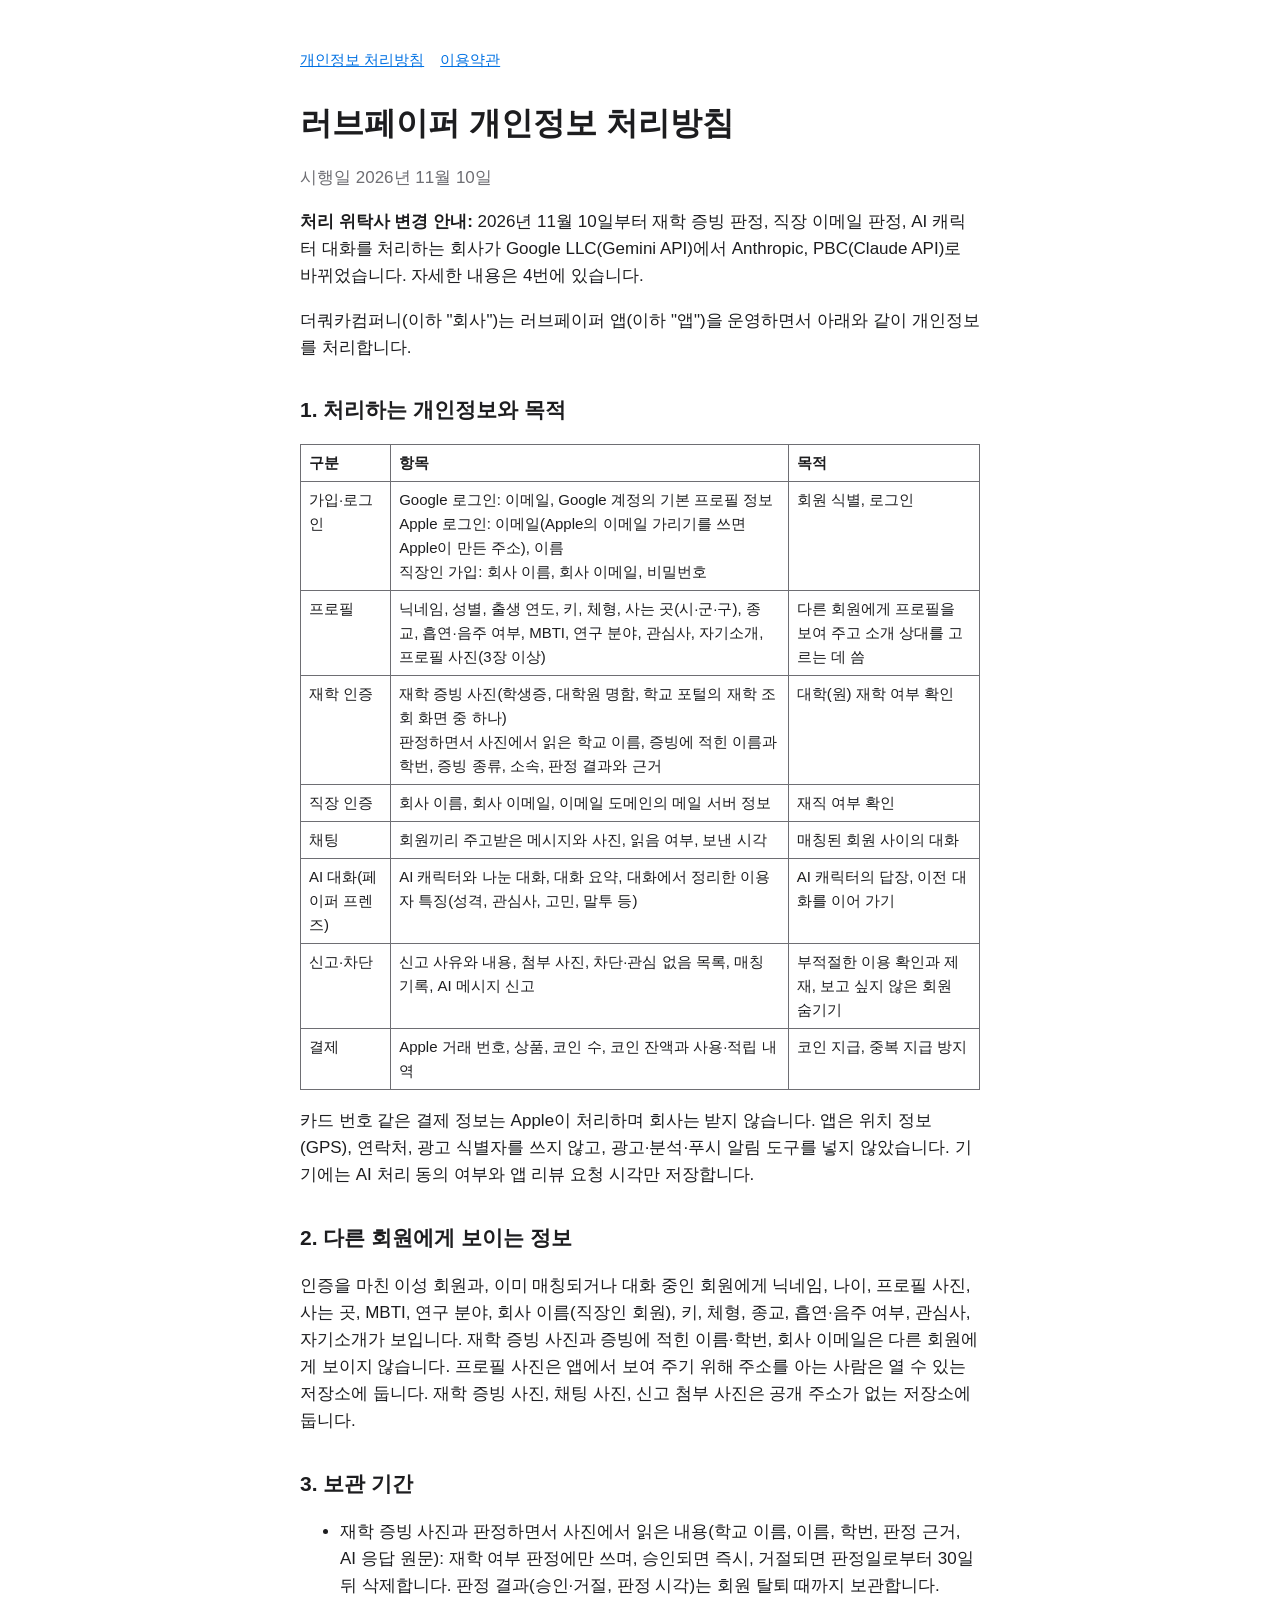
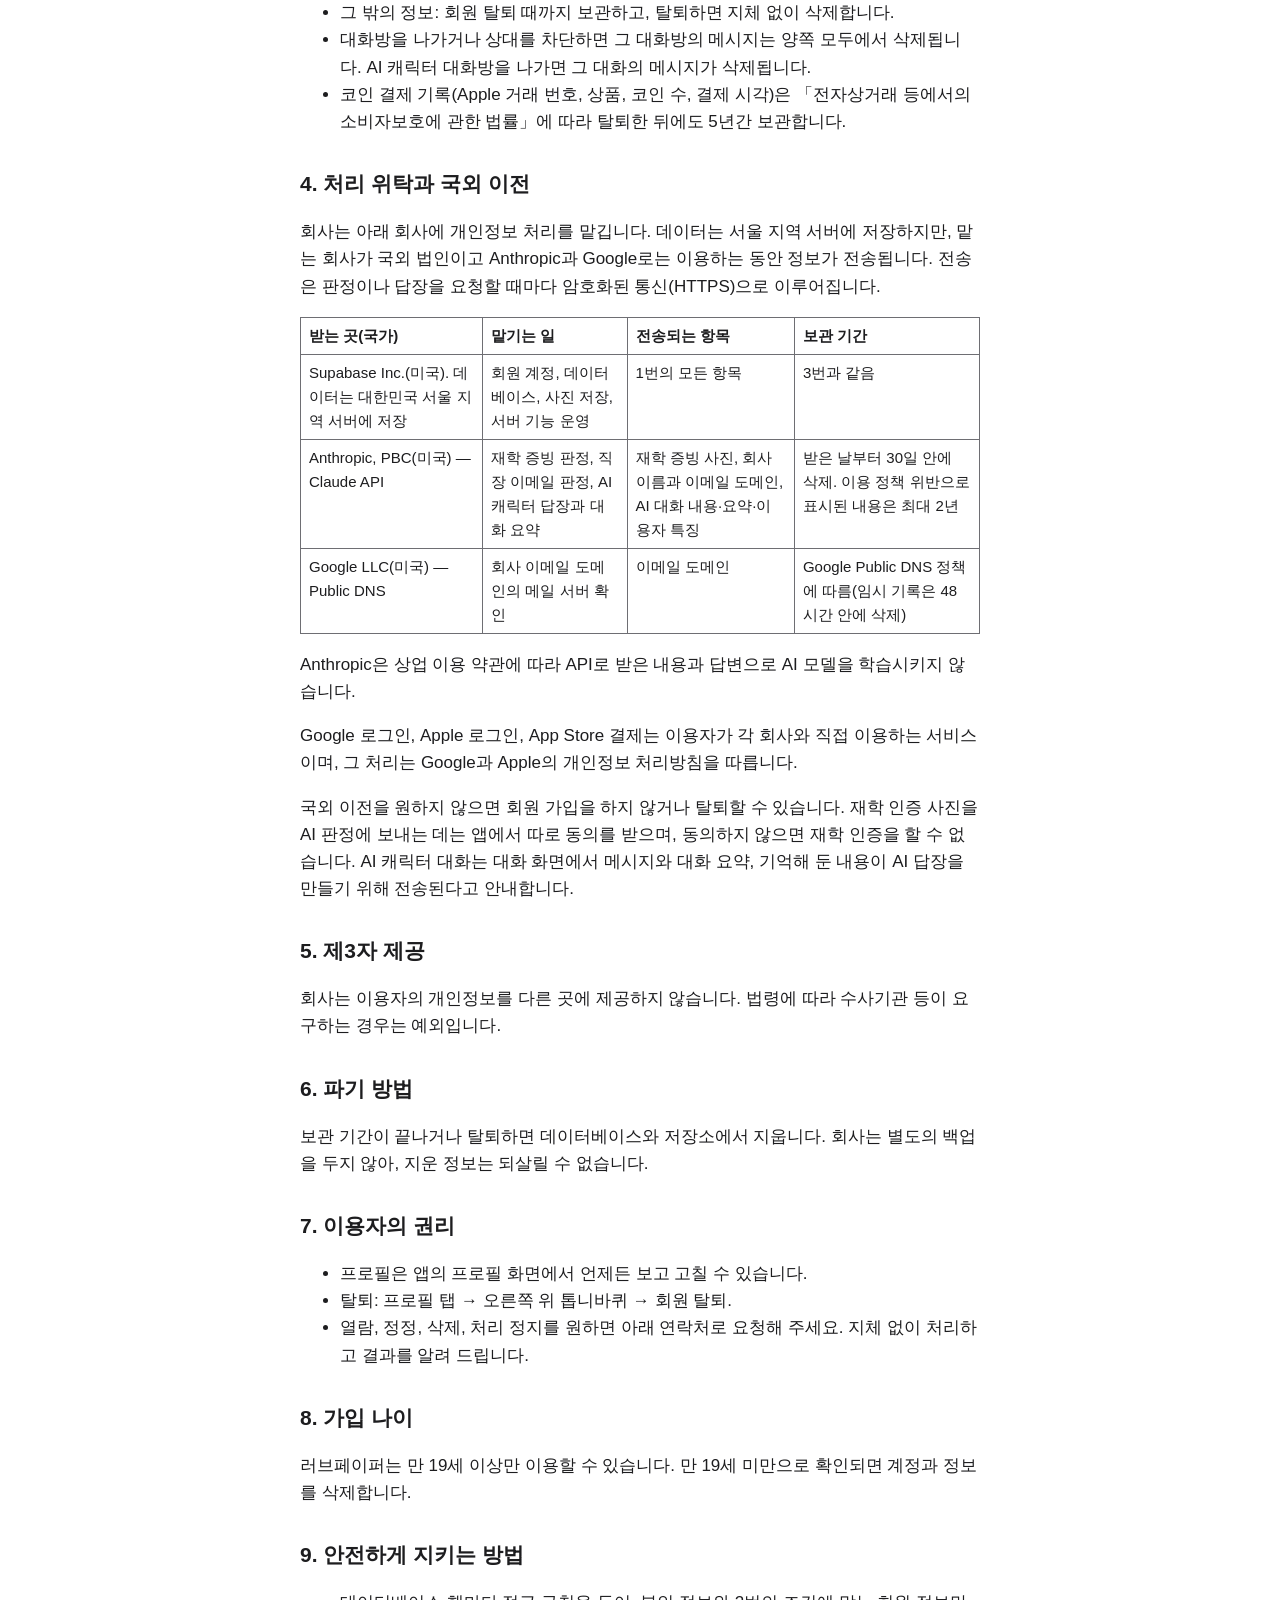
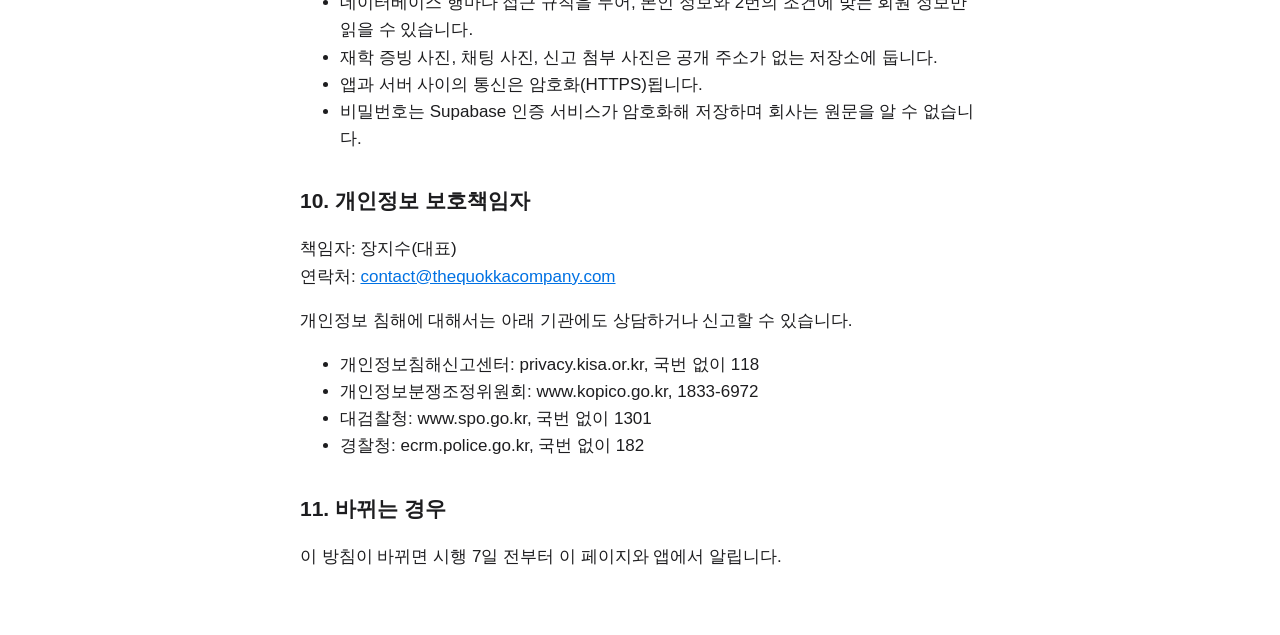
==== privacy.html @ 922e212f "러브페이퍼 개인정보 처리방침·이용약관 (시행 2026-11-10)" ====
<!doctype html><html lang="ko"><head><meta charset="utf-8"><meta name="viewport" content="width=device-width,initial-scale=1"><title>러브페이퍼 개인정보 처리방침</title><link rel="stylesheet" href="style.css"></head><body><main>
<nav><a href="privacy.html">개인정보 처리방침</a><a href="terms.html">이용약관</a></nav>
<h1>러브페이퍼 개인정보 처리방침</h1>
<p class="muted">시행일 2026년 11월 10일</p>
<p><strong>처리 위탁사 변경 안내:</strong> 2026년 11월 10일부터 재학 증빙 판정, 직장 이메일 판정, AI 캐릭터 대화를 처리하는 회사가 Google LLC(Gemini API)에서 Anthropic, PBC(Claude API)로 바뀌었습니다. 자세한 내용은 4번에 있습니다.</p>

<p>더쿼카컴퍼니(이하 "회사")는 러브페이퍼 앱(이하 "앱")을 운영하면서 아래와 같이 개인정보를 처리합니다.</p>

<h2>1. 처리하는 개인정보와 목적</h2>
<table>
<tr><th>구분</th><th>항목</th><th>목적</th></tr>
<tr><td>가입·로그인</td><td>Google 로그인: 이메일, Google 계정의 기본 프로필 정보<br>Apple 로그인: 이메일(Apple의 이메일 가리기를 쓰면 Apple이 만든 주소), 이름<br>직장인 가입: 회사 이름, 회사 이메일, 비밀번호</td><td>회원 식별, 로그인</td></tr>
<tr><td>프로필</td><td>닉네임, 성별, 출생 연도, 키, 체형, 사는 곳(시·군·구), 종교, 흡연·음주 여부, MBTI, 연구 분야, 관심사, 자기소개, 프로필 사진(3장 이상)</td><td>다른 회원에게 프로필을 보여 주고 소개 상대를 고르는 데 씀</td></tr>
<tr><td>재학 인증</td><td>재학 증빙 사진(학생증, 대학원 명함, 학교 포털의 재학 조회 화면 중 하나)<br>판정하면서 사진에서 읽은 학교 이름, 증빙에 적힌 이름과 학번, 증빙 종류, 소속, 판정 결과와 근거</td><td>대학(원) 재학 여부 확인</td></tr>
<tr><td>직장 인증</td><td>회사 이름, 회사 이메일, 이메일 도메인의 메일 서버 정보</td><td>재직 여부 확인</td></tr>
<tr><td>채팅</td><td>회원끼리 주고받은 메시지와 사진, 읽음 여부, 보낸 시각</td><td>매칭된 회원 사이의 대화</td></tr>
<tr><td>AI 대화(페이퍼 프렌즈)</td><td>AI 캐릭터와 나눈 대화, 대화 요약, 대화에서 정리한 이용자 특징(성격, 관심사, 고민, 말투 등)</td><td>AI 캐릭터의 답장, 이전 대화를 이어 가기</td></tr>
<tr><td>신고·차단</td><td>신고 사유와 내용, 첨부 사진, 차단·관심 없음 목록, 매칭 기록, AI 메시지 신고</td><td>부적절한 이용 확인과 제재, 보고 싶지 않은 회원 숨기기</td></tr>
<tr><td>결제</td><td>Apple 거래 번호, 상품, 코인 수, 코인 잔액과 사용·적립 내역</td><td>코인 지급, 중복 지급 방지</td></tr>
</table>
<p>카드 번호 같은 결제 정보는 Apple이 처리하며 회사는 받지 않습니다. 앱은 위치 정보(GPS), 연락처, 광고 식별자를 쓰지 않고, 광고·분석·푸시 알림 도구를 넣지 않았습니다. 기기에는 AI 처리 동의 여부와 앱 리뷰 요청 시각만 저장합니다.</p>

<h2>2. 다른 회원에게 보이는 정보</h2>
<p>인증을 마친 이성 회원과, 이미 매칭되거나 대화 중인 회원에게 닉네임, 나이, 프로필 사진, 사는 곳, MBTI, 연구 분야, 회사 이름(직장인 회원), 키, 체형, 종교, 흡연·음주 여부, 관심사, 자기소개가 보입니다. 재학 증빙 사진과 증빙에 적힌 이름·학번, 회사 이메일은 다른 회원에게 보이지 않습니다. 프로필 사진은 앱에서 보여 주기 위해 주소를 아는 사람은 열 수 있는 저장소에 둡니다. 재학 증빙 사진, 채팅 사진, 신고 첨부 사진은 공개 주소가 없는 저장소에 둡니다.</p>

<h2>3. 보관 기간</h2>
<ul>
<li>재학 증빙 사진과 판정하면서 사진에서 읽은 내용(학교 이름, 이름, 학번, 판정 근거, AI 응답 원문): 재학 여부 판정에만 쓰며, 승인되면 즉시, 거절되면 판정일로부터 30일 뒤 삭제합니다. 판정 결과(승인·거절, 판정 시각)는 회원 탈퇴 때까지 보관합니다.</li>
<li>그 밖의 정보: 회원 탈퇴 때까지 보관하고, 탈퇴하면 지체 없이 삭제합니다.</li>
<li>대화방을 나가거나 상대를 차단하면 그 대화방의 메시지는 양쪽 모두에서 삭제됩니다. AI 캐릭터 대화방을 나가면 그 대화의 메시지가 삭제됩니다.</li>
<li>코인 결제 기록(Apple 거래 번호, 상품, 코인 수, 결제 시각)은 「전자상거래 등에서의 소비자보호에 관한 법률」에 따라 탈퇴한 뒤에도 5년간 보관합니다.</li>
</ul>

<h2>4. 처리 위탁과 국외 이전</h2>
<p>회사는 아래 회사에 개인정보 처리를 맡깁니다. 데이터는 서울 지역 서버에 저장하지만, 맡는 회사가 국외 법인이고 Anthropic과 Google로는 이용하는 동안 정보가 전송됩니다. 전송은 판정이나 답장을 요청할 때마다 암호화된 통신(HTTPS)으로 이루어집니다.</p>
<table>
<tr><th>받는 곳(국가)</th><th>맡기는 일</th><th>전송되는 항목</th><th>보관 기간</th></tr>
<tr><td>Supabase Inc.(미국). 데이터는 대한민국 서울 지역 서버에 저장</td><td>회원 계정, 데이터베이스, 사진 저장, 서버 기능 운영</td><td>1번의 모든 항목</td><td>3번과 같음</td></tr>
<tr><td>Anthropic, PBC(미국) — Claude API</td><td>재학 증빙 판정, 직장 이메일 판정, AI 캐릭터 답장과 대화 요약</td><td>재학 증빙 사진, 회사 이름과 이메일 도메인, AI 대화 내용·요약·이용자 특징</td><td>받은 날부터 30일 안에 삭제. 이용 정책 위반으로 표시된 내용은 최대 2년</td></tr>
<tr><td>Google LLC(미국) — Public DNS</td><td>회사 이메일 도메인의 메일 서버 확인</td><td>이메일 도메인</td><td>Google Public DNS 정책에 따름(임시 기록은 48시간 안에 삭제)</td></tr>
</table>
<p>Anthropic은 상업 이용 약관에 따라 API로 받은 내용과 답변으로 AI 모델을 학습시키지 않습니다.</p>
<p>Google 로그인, Apple 로그인, App Store 결제는 이용자가 각 회사와 직접 이용하는 서비스이며, 그 처리는 Google과 Apple의 개인정보 처리방침을 따릅니다.</p>
<p>국외 이전을 원하지 않으면 회원 가입을 하지 않거나 탈퇴할 수 있습니다. 재학 인증 사진을 AI 판정에 보내는 데는 앱에서 따로 동의를 받으며, 동의하지 않으면 재학 인증을 할 수 없습니다. AI 캐릭터 대화는 대화 화면에서 메시지와 대화 요약, 기억해 둔 내용이 AI 답장을 만들기 위해 전송된다고 안내합니다.</p>

<h2>5. 제3자 제공</h2>
<p>회사는 이용자의 개인정보를 다른 곳에 제공하지 않습니다. 법령에 따라 수사기관 등이 요구하는 경우는 예외입니다.</p>

<h2>6. 파기 방법</h2>
<p>보관 기간이 끝나거나 탈퇴하면 데이터베이스와 저장소에서 지웁니다. 회사는 별도의 백업을 두지 않아, 지운 정보는 되살릴 수 없습니다.</p>

<h2>7. 이용자의 권리</h2>
<ul>
<li>프로필은 앱의 프로필 화면에서 언제든 보고 고칠 수 있습니다.</li>
<li>탈퇴: 프로필 탭 → 오른쪽 위 톱니바퀴 → 회원 탈퇴.</li>
<li>열람, 정정, 삭제, 처리 정지를 원하면 아래 연락처로 요청해 주세요. 지체 없이 처리하고 결과를 알려 드립니다.</li>
</ul>

<h2>8. 가입 나이</h2>
<p>러브페이퍼는 만 19세 이상만 이용할 수 있습니다. 만 19세 미만으로 확인되면 계정과 정보를 삭제합니다.</p>

<h2>9. 안전하게 지키는 방법</h2>
<ul>
<li>데이터베이스 행마다 접근 규칙을 두어, 본인 정보와 2번의 조건에 맞는 회원 정보만 읽을 수 있습니다.</li>
<li>재학 증빙 사진, 채팅 사진, 신고 첨부 사진은 공개 주소가 없는 저장소에 둡니다.</li>
<li>앱과 서버 사이의 통신은 암호화(HTTPS)됩니다.</li>
<li>비밀번호는 Supabase 인증 서비스가 암호화해 저장하며 회사는 원문을 알 수 없습니다.</li>
</ul>

<h2>10. 개인정보 보호책임자</h2>
<p>책임자: 장지수(대표)<br>연락처: <a href="mailto:contact@thequokkacompany.com">contact@thequokkacompany.com</a></p>
<p>개인정보 침해에 대해서는 아래 기관에도 상담하거나 신고할 수 있습니다.</p>
<ul>
<li>개인정보침해신고센터: privacy.kisa.or.kr, 국번 없이 118</li>
<li>개인정보분쟁조정위원회: www.kopico.go.kr, 1833-6972</li>
<li>대검찰청: www.spo.go.kr, 국번 없이 1301</li>
<li>경찰청: ecrm.police.go.kr, 국번 없이 182</li>
</ul>

<h2>11. 바뀌는 경우</h2>
<p>이 방침이 바뀌면 시행 7일 전부터 이 페이지와 앱에서 알립니다.</p>
</main></body></html>
---- style.css ----
:root{color-scheme:light dark;--fg:#1d1d1f;--muted:#6e6e73;--bg:#fff;--accent:#0071e3}
@media (prefers-color-scheme:dark){:root{--fg:#f5f5f7;--muted:#a1a1a6;--bg:#000;--accent:#2997ff}}
body{margin:0;background:var(--bg);color:var(--fg);font:17px/1.6 -apple-system,BlinkMacSystemFont,"Apple SD Gothic Neo",sans-serif}
main{max-width:680px;margin:0 auto;padding:48px 16px}
h1{font-size:32px;line-height:1.2}h2{font-size:21px;margin-top:32px}
p,li{color:var(--fg)}small,.muted{color:var(--muted)}a{color:var(--accent)}
nav{display:flex;gap:16px;font-size:15px;margin-bottom:32px}
table{border-collapse:collapse;width:100%;font-size:15px}th,td{border:1px solid var(--muted);padding:6px 8px;text-align:left;vertical-align:top}
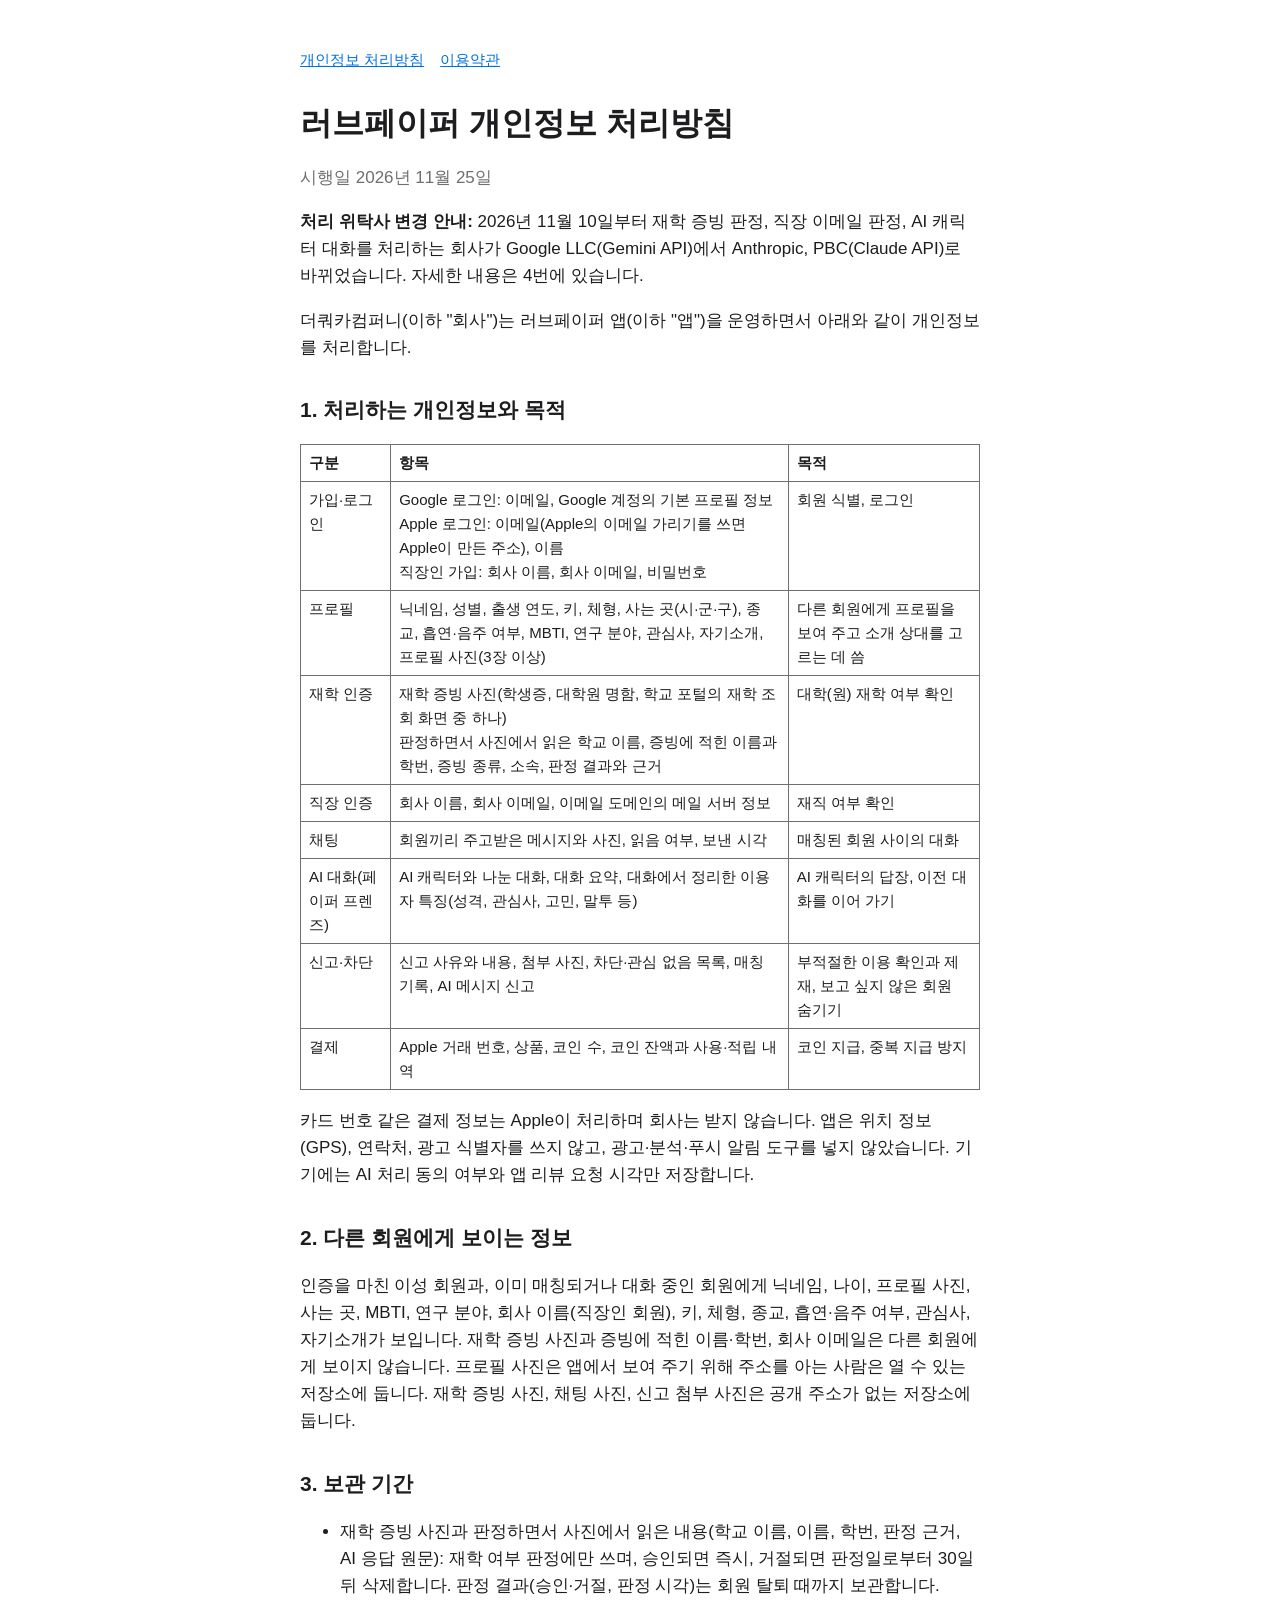
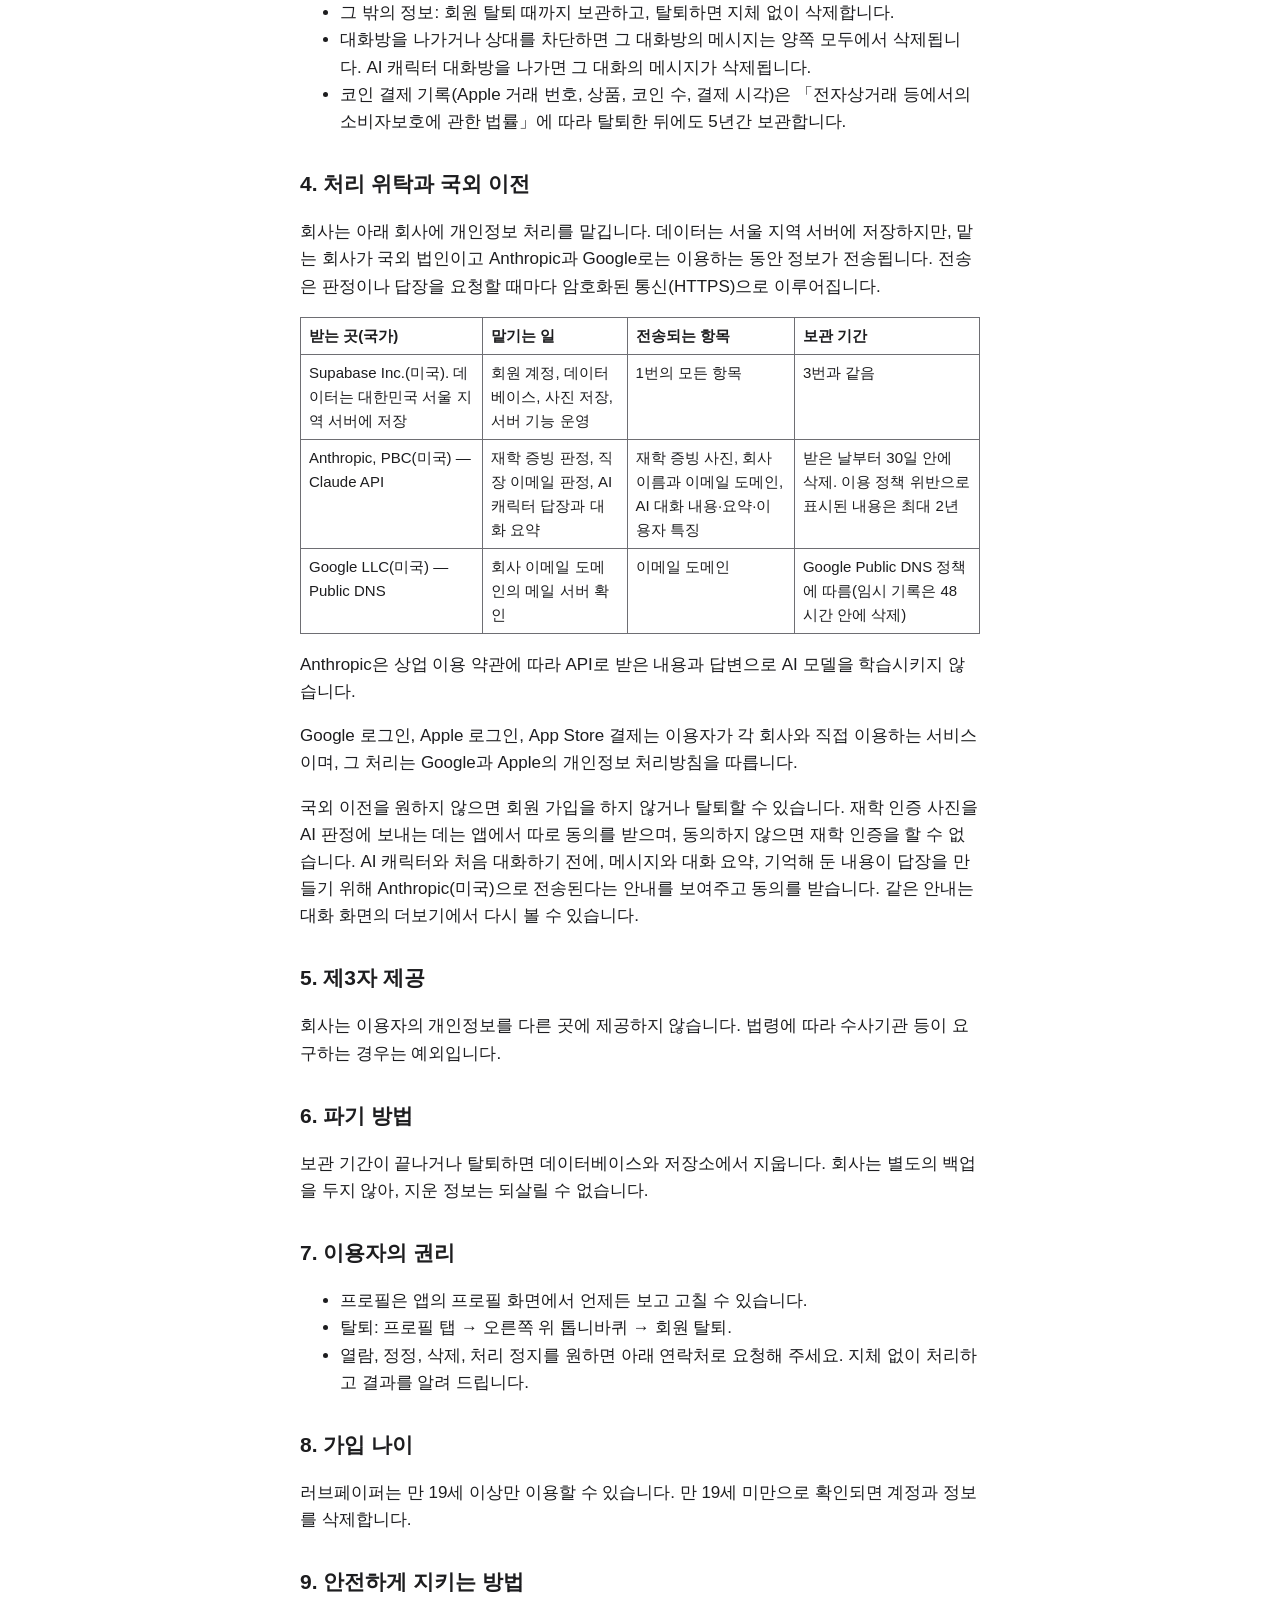
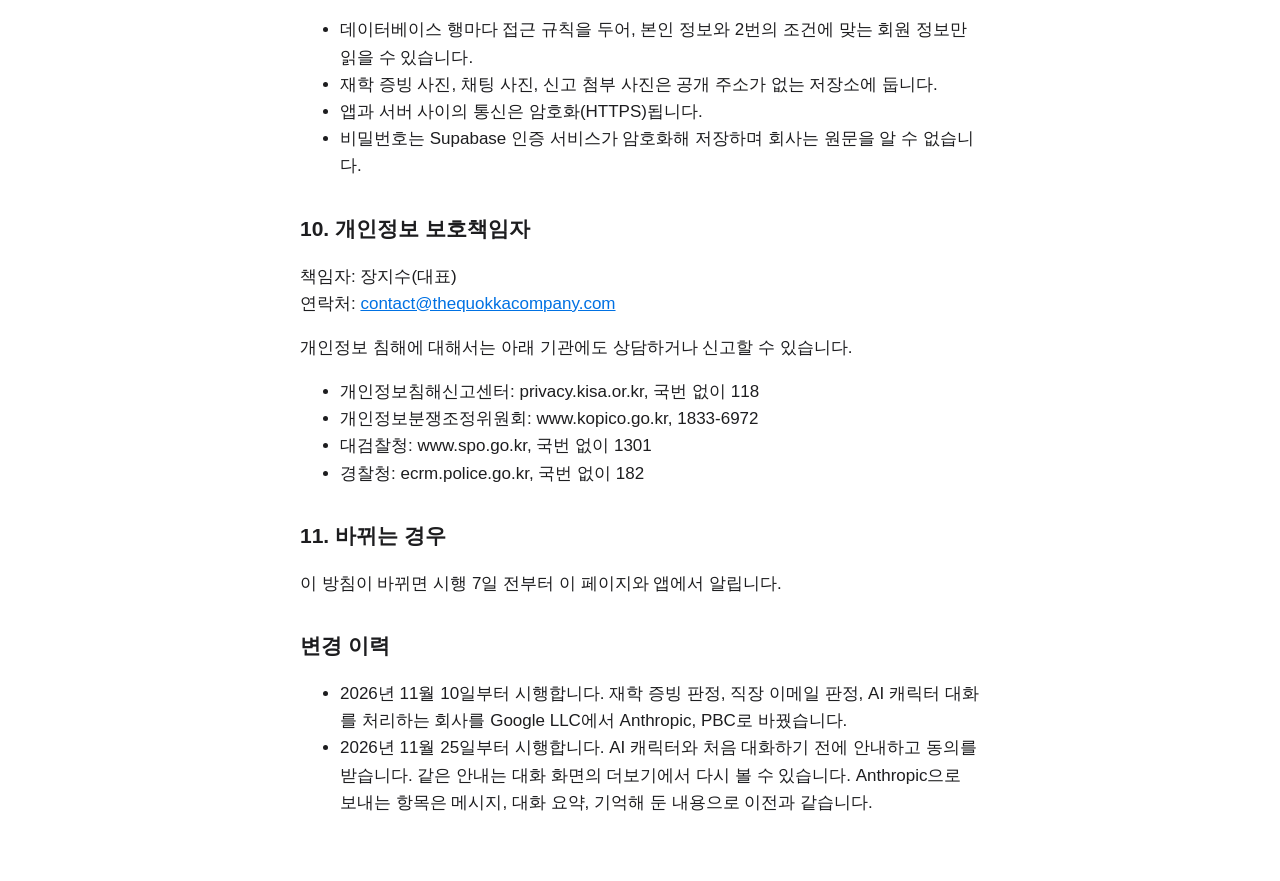
==== commit 29bba438: "처리방침 2026-11-25 시행본 게시 Co-authored-by: Jisu <Rookie0031@users.noreply.github.com>" ====
--- a/privacy.html
+++ b/privacy.html
@@ -1,7 +1,7 @@
 <!doctype html><html lang="ko"><head><meta charset="utf-8"><meta name="viewport" content="width=device-width,initial-scale=1"><title>러브페이퍼 개인정보 처리방침</title><link rel="stylesheet" href="style.css"></head><body><main>
 <nav><a href="privacy.html">개인정보 처리방침</a><a href="terms.html">이용약관</a></nav>
 <h1>러브페이퍼 개인정보 처리방침</h1>
-<p class="muted">시행일 2026년 11월 10일</p>
+<p class="muted">시행일 2026년 11월 25일</p>
 <p><strong>처리 위탁사 변경 안내:</strong> 2026년 11월 10일부터 재학 증빙 판정, 직장 이메일 판정, AI 캐릭터 대화를 처리하는 회사가 Google LLC(Gemini API)에서 Anthropic, PBC(Claude API)로 바뀌었습니다. 자세한 내용은 4번에 있습니다.</p>
 
 <p>더쿼카컴퍼니(이하 "회사")는 러브페이퍼 앱(이하 "앱")을 운영하면서 아래와 같이 개인정보를 처리합니다.</p>
@@ -41,7 +41,7 @@
 </table>
 <p>Anthropic은 상업 이용 약관에 따라 API로 받은 내용과 답변으로 AI 모델을 학습시키지 않습니다.</p>
 <p>Google 로그인, Apple 로그인, App Store 결제는 이용자가 각 회사와 직접 이용하는 서비스이며, 그 처리는 Google과 Apple의 개인정보 처리방침을 따릅니다.</p>
-<p>국외 이전을 원하지 않으면 회원 가입을 하지 않거나 탈퇴할 수 있습니다. 재학 인증 사진을 AI 판정에 보내는 데는 앱에서 따로 동의를 받으며, 동의하지 않으면 재학 인증을 할 수 없습니다. AI 캐릭터 대화는 대화 화면에서 메시지와 대화 요약, 기억해 둔 내용이 AI 답장을 만들기 위해 전송된다고 안내합니다.</p>
+<p>국외 이전을 원하지 않으면 회원 가입을 하지 않거나 탈퇴할 수 있습니다. 재학 인증 사진을 AI 판정에 보내는 데는 앱에서 따로 동의를 받으며, 동의하지 않으면 재학 인증을 할 수 없습니다. AI 캐릭터와 처음 대화하기 전에, 메시지와 대화 요약, 기억해 둔 내용이 답장을 만들기 위해 Anthropic(미국)으로 전송된다는 안내를 보여주고 동의를 받습니다. 같은 안내는 대화 화면의 더보기에서 다시 볼 수 있습니다.</p>
 
 <h2>5. 제3자 제공</h2>
 <p>회사는 이용자의 개인정보를 다른 곳에 제공하지 않습니다. 법령에 따라 수사기관 등이 요구하는 경우는 예외입니다.</p>
@@ -79,4 +79,10 @@
 
 <h2>11. 바뀌는 경우</h2>
 <p>이 방침이 바뀌면 시행 7일 전부터 이 페이지와 앱에서 알립니다.</p>
+
+<h2>변경 이력</h2>
+<ul>
+<li>2026년 11월 10일부터 시행합니다. 재학 증빙 판정, 직장 이메일 판정, AI 캐릭터 대화를 처리하는 회사를 Google LLC에서 Anthropic, PBC로 바꿨습니다.</li>
+<li>2026년 11월 25일부터 시행합니다. AI 캐릭터와 처음 대화하기 전에 안내하고 동의를 받습니다. 같은 안내는 대화 화면의 더보기에서 다시 볼 수 있습니다. Anthropic으로 보내는 항목은 메시지, 대화 요약, 기억해 둔 내용으로 이전과 같습니다.</li>
+</ul>
 </main></body></html>
